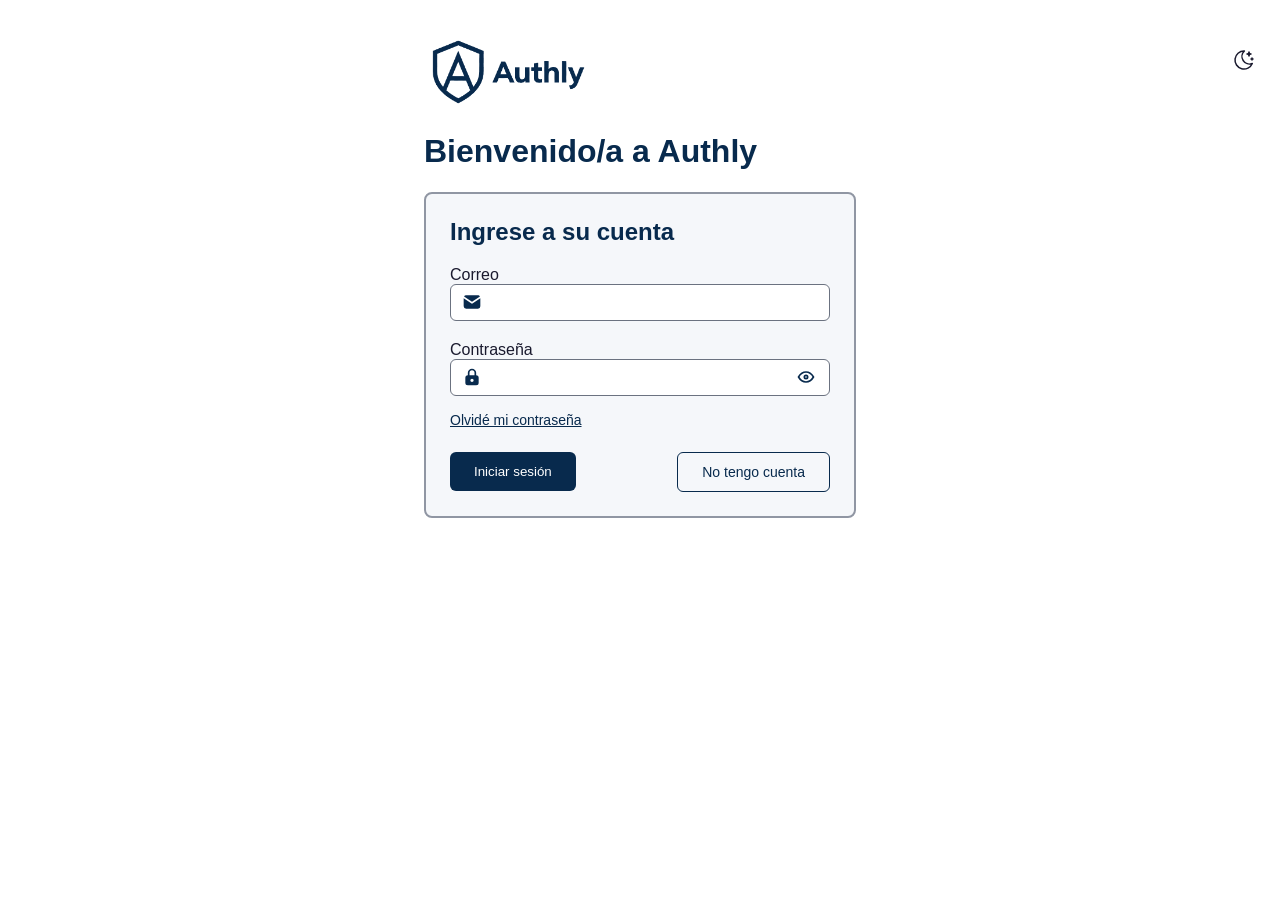
==== frontend/app.html @ fea12d4c "Agrega el panel de administración" ====
<!DOCTYPE html>
<html lang="es">

    <head>
        <meta charset="UTF-8">
        <meta name="viewport" content="width=device-width, initial-scale=1">
        <title>Aplicación | Authly</title>
        <link rel="stylesheet" href="css/variables.css">
        <link rel="stylesheet" href="css/base.css">
        <link rel="stylesheet" href="css/components.css">
        <link rel="stylesheet" href="css/panel.css">
    </head>

    <body>

         <button type="button" aria-label="Cambiar a modo oscuro" id="cambiar-tema">
            <svg class="icono-luna" width="24" height="24" viewBox="0 0 24 24" fill="none" stroke="currentColor" stroke-width="1.5" stroke-linecap="round" stroke-linejoin="round" aria-hidden="true">
                <path d="M12 3c.132 0 .263 0 .393 0a7.5 7.5 0 0 0 7.92 12.446a9 9 0 1 1 -8.313 -12.454z" />
                <path d="M17 4a2 2 0 0 0 2 2a2 2 0 0 0 -2 2a2 2 0 0 0 -2 -2a2 2 0 0 0 2 -2" />
                <path d="M19 11h2m-1 -1v2" />
            </svg>
            <svg class="icono-sol" width="24" height="24" viewBox="0 0 24 24" fill="none" stroke="currentColor" stroke-width="1.5" stroke-linecap="round" stroke-linejoin="round" aria-hidden="true">
                <path d="M14.828 14.828a4 4 0 1 0 -5.656 -5.656a4 4 0 0 0 5.656 5.656z" />
                <path d="M6.343 17.657l-1.414 1.414" />
                <path d="M6.343 6.343l-1.414 -1.414" />
                <path d="M17.657 6.343l1.414 -1.414" />
                <path d="M17.657 17.657l1.414 1.414" />
                <path d="M4 12h-2" />
                <path d="M12 4v-2" />
                <path d="M20 12h2" />
                <path d="M12 20v2" />
            </svg>
        </button>

            <header class="encabezado">

                <a href="apps.html" class="enlace-logo" aria-label="Authly, ir a aplicaciones">
                    <img class="logo claro" src="assets/img/logo_horizontal.png" alt="">
                    <img class="logo oscuro" src="assets/img/logo_horizontal_noche.png" alt="">
                </a>

                <div class="datos-sesion">
                    <div class="identidad">
                    
                        <span class="nombre-organizacion" id="nombre-organizacion"></span>
                        <span class="email-administrador" id="email-administrador"></span>

                    </div>

                    <button type="button" class="boton-secundario" id="boton-cerrar-sesion">Cerrar sesión</button>

                </div>

            </header>

        <main class="contenedor contenedor-ancho">

            <a class="enlace-volver" href="apps.html">← Volver a aplicaciones</a>

            <p class="texto-ayuda" id="estado-carga">Cargando aplicación...</p>

            <section class="oculto" id="detalle-app">

                <div class="titulo-pagina">
                    <h1 id="titulo-detalle">Nombre</h1>
                    <button type="button" class="boton-secundario" id="boton-editar">Editar</button>
                </div>

                <p class="descripcion" id="descripcion-detalle">Descripción</p>

                <section>

                    <h2>Credenciales</h2>

                    <div class="credencial">

                        <p class="etiqueta-credencial">Client ID</p>
            
                        <div class="credencial-fila">
                
                            <span class="credencial-valor" id="credencial-client-id"></span>
                            <button type ="button" class="boton-secundario boton-chico" id="boton-copiar-client-id">Copiar</button>

                        </div>

                    </div>

                    <div class="credencial">

                        <p class="etiqueta-credencial">Client secret</p>

                        <div class="aviso">
                            <svg class="icono-aviso" width="24" height="24" viewBox="0 0 24 24" fill="none" stroke="currentColor" stroke-width="2" stroke-linecap="round" stroke-linejoin="round" aria-hidden="true">
                                <path d="M12 9v4" />
                                <path d="M10.363 3.591l-8.106 13.534a1.914 1.914 0 0 0 1.636 2.871h16.214a1.914 1.914 0 0 0 1.636 -2.87l-8.106 -13.536a1.914 1.914 0 0 0 -3.274 0z" />
                                <path d="M12 16h.01" />
                            </svg>

                            <p>El client secret no puede volver a mostrarse. Si lo perdió, genere uno nuevo: el actual dejará de funcionar y los sistemas que lo usen tendrán que actualizarlo.</p>

                        </div>

                        <button type="button" class="boton-peligro-borde" id="boton-regenerar">Regenerar secret</button>

                    </div>

                </section>

                <section class="pestanas-app">

                    <div class="pestanas" role="tablist" aria-label="Gestión de la aplicación">
                        <button type="button" role="tab" class="pestana" id="pestana-roles" aria-selected="true" aria-controls="panel-roles">Roles</button>
                        <button type="button" role="tab" class="pestana" id="pestana-usuarios" aria-selected="false" aria-controls="panel-usuarios">Usuarios</button>
                    </div>

                    <div role="tabpanel" id="panel-roles" aria-labelledby="pestana-roles">
                        <div class="barra-panel">
                            <p class="texto-ayuda">Los roles definen qué puede hacer cada usuario de la aplicación.</p>
                            <button type="button" id="boton-crear-rol">Crear rol</button>
                        </div>

                        <p class="texto-ayuda" id="estado-carga-roles">Cargando roles...</p>

                        <table class="tabla oculto" id="tabla-roles">

                            <thead>
                                <tr>
                                    <th>Nombre</th>
                                    <th>Permisos</th>
                                    <th>Usuarios</th>
                                    <th>Acciones</th>
                                </tr>
                            </thead>

                            <tbody id="cuerpo-tabla-roles">
                               
                            </tbody>

                        </table>

                        <section class="estado-vacio oculto" id="estado-vacio-roles">
                            <p>Esta aplicación no tiene roles aún. Cree el primero con el botón «Crear rol».</p>
                        </section>
                    </div>

                    <div role="tabpanel" class="oculto" id="panel-usuarios" aria-labelledby="pestana-usuarios">

                        <p class="texto-ayuda">Los usuarios se registran desde el sistema externo de la aplicación. Desde aquí se puede cambiar su nombre y sus roles, o eliminarlos.</p>

                        <p class="texto-ayuda" id="estado-carga-usuarios">Cargando usuarios...</p>

                        <table class="tabla oculto" id="tabla-usuarios">

                            <thead>
                                <tr>
                                    <th>Nombre</th>
                                    <th>Email</th>
                                    <th>Roles</th>
                                    <th>Acciones</th>
                                </tr>
                            </thead>

                            <tbody id="cuerpo-tabla-usuarios">

                            </tbody>

                        </table>

                        <section class="estado-vacio oculto" id="estado-vacio-usuarios">
                            <p>Esta aplicación no tiene usuarios aún. Los usuarios se registran desde el sistema externo de la aplicación.</p>
                        </section>

                        <nav class="paginador oculto" id="paginador-usuarios" aria-label="Paginación de usuarios"></nav>

                    </div>

                </section>

                <section class="zona-peligro">
                    <h2>Acciones irreversibles</h2>
                    <p class="texto-ayuda">Eliminar la aplicación no se puede deshacer. Solo es posible si no tiene usuarios.</p>
                    <button type="button" class="boton-peligro-borde" id="boton-eliminar-app">Eliminar aplicación</button>
                </section>

            </section>

            <section class="oculto" id="no-encontrada">

                <p>No se encontró la aplicación.</p>
                <a class="enlace-volver" href="apps.html">← Volver a aplicaciones</a>
                    
            </section>

        </main>

        <dialog id="modal-confirmar-regenerar">

            <h2>Regenerar client secret</h2>

            <div class="aviso">
                <svg class="icono-aviso" width="24" height="24" viewBox="0 0 24 24" fill="none" stroke="currentColor" stroke-width="2" stroke-linecap="round" stroke-linejoin="round" aria-hidden="true">
                    <path d="M12 9v4" />
                    <path d="M10.363 3.591l-8.106 13.534a1.914 1.914 0 0 0 1.636 2.871h16.214a1.914 1.914 0 0 0 1.636 -2.87l-8.106 -13.536a1.914 1.914 0 0 0 -3.274 0z" />
                    <path d="M12 16h.01" />
                </svg>
                <p>El client secret actual dejará de funcionar. Los sistemas que lo usen no podrán autenticarse hasta que se los configure con el nuevo.</p>
            </div>

            <p id="texto-confirmar-regenerar"></p>
            <p class="mensaje-error oculto" id="error-regenerar">No se pudo regenerar el client secret. Intente nuevamente.</p>

            <div class="botones-formulario">
                <button type="button" class="boton-peligro" id="boton-confirmar-regenerar">Regenerar</button>
                <button type="button" class="boton-secundario" id="boton-cancelar-regenerar">Cancelar</button>
            </div>

        </dialog>

        <dialog id="modal-secret">

            <h2>Nuevo client secret</h2>

            <div class="aviso">
                <svg class="icono-aviso" width="24" height="24" viewBox="0 0 24 24" fill="none" stroke="currentColor" stroke-width="2" stroke-linecap="round" stroke-linejoin="round" aria-hidden="true">
                    <path d="M12 9v4" />
                    <path d="M10.363 3.591l-8.106 13.534a1.914 1.914 0 0 0 1.636 2.871h16.214a1.914 1.914 0 0 0 1.636 -2.87l-8.106 -13.536a1.914 1.914 0 0 0 -3.274 0z" />
                    <path d="M12 16h.01" />
                </svg>
                <p>Atención: el client secret no volverá a mostrarse. Asegúrese de copiarlo.</p>
            </div>

            <div class="credencial">
                <p class="etiqueta-credencial">Client secret</p>
                <div class="credencial-fila">
                    <span class="credencial-valor" id="valor-secret-nuevo"></span>
                    <button type="button" class="boton-secundario boton-chico" id="boton-copiar-secret">Copiar</button>
                </div>
            </div>

            <button type="button" id="boton-entendido">Entendido, ya lo copié</button>

        </dialog>

        <dialog id="modal-editar-app">

            <h2>Editar aplicación</h2>

            <form id="formulario-editar-app" novalidate>

                <label for="nombre-editar">Nombre</label>
                <input type="text" id="nombre-editar" name="nombre">
                <p class="mensaje-error oculto" id="error-nombre-editar">Campo incompleto. Ingrese el nombre de la aplicación.</p>

                <label for="descripcion-editar">Descripción (opcional)</label>
                <textarea id="descripcion-editar" name="descripcion" rows="3"></textarea>

                <div class="botones-formulario">
                    <button type="submit" id="boton-guardar-editar">Guardar</button>
                    <button type="button" class="boton-secundario" id="boton-cancelar-editar">Cancelar</button>
                </div>

            </form>

        </dialog>

        <dialog id="modal-rol" class="dialog-ancho">

            <h2 id="titulo-modal-rol">Crear rol</h2>

            <form id="formulario-rol" novalidate>

                <label for="nombre-rol">Nombre</label>
                <input type="text" id="nombre-rol" name="nombre">
                <p class="mensaje-error oculto" id="error-nombre-rol">Campo incompleto. Ingrese el nombre del rol.</p>

                <label for="descripcion-rol">Descripción (opcional)</label>
                <textarea id="descripcion-rol" name="descripcion" rows="2"></textarea>

                <fieldset class="grupo-campos">
                    <legend>Permisos</legend>
                    <p class="texto-ayuda">Cada permiso combina un recurso y una acción, por ejemplo «facturas» y «leer». Un rol puede no tener permisos.</p>
                    <div id="lista-permisos"></div>
                    <p class="mensaje-error oculto" id="error-permisos"></p>
                    <button type="button" class="boton-secundario boton-chico" id="boton-agregar-permiso">Agregar permiso</button>
                </fieldset>

                <div class="casilla-fila">
                    <input type="checkbox" id="rol-por-defecto" name="porDefecto">
                    <label for="rol-por-defecto">Rol por defecto</label>
                </div>
                <p class="texto-ayuda">Los usuarios nuevos reciben este rol. Solo uno por aplicación.</p>

                <p class="mensaje-error oculto" id="error-general-rol"></p>

                <div class="botones-formulario">
                    <button type="submit" id="boton-guardar-rol">Crear</button>
                    <button type="button" class="boton-secundario" id="boton-cancelar-rol">Cancelar</button>
                </div>

                <datalist id="acciones-sugeridas">
                    <option value="crear"></option>
                    <option value="leer"></option>
                    <option value="editar"></option>
                    <option value="eliminar"></option>
                </datalist>

            </form>

        </dialog>

        <dialog id="modal-confirmar-sin-defecto">

            <h2>Quitar el rol por defecto</h2>

            <div class="aviso">
                <svg class="icono-aviso" width="24" height="24" viewBox="0 0 24 24" fill="none" stroke="currentColor" stroke-width="2" stroke-linecap="round" stroke-linejoin="round" aria-hidden="true">
                    <path d="M12 9v4" />
                    <path d="M10.363 3.591l-8.106 13.534a1.914 1.914 0 0 0 1.636 2.871h16.214a1.914 1.914 0 0 0 1.636 -2.87l-8.106 -13.536a1.914 1.914 0 0 0 -3.274 0z" />
                    <path d="M12 16h.01" />
                </svg>
                <p>Este rol deja de ser el rol por defecto. Mientras la aplicación no tenga otro, no se podrán registrar usuarios nuevos.</p>
            </div>

            <p id="texto-confirmar-sin-defecto"></p>

            <div class="botones-formulario">
                <button type="button" id="boton-confirmar-sin-defecto">Guardar cambios</button>
                <button type="button" class="boton-secundario" id="boton-volver-formulario">Volver al formulario</button>
            </div>

        </dialog>

        <dialog id="modal-eliminar-rol">

            <h2 id="titulo-eliminar-rol">Eliminar rol</h2>

            <div class="aviso">
                <svg class="icono-aviso" width="24" height="24" viewBox="0 0 24 24" fill="none" stroke="currentColor" stroke-width="2" stroke-linecap="round" stroke-linejoin="round" aria-hidden="true">
                    <path d="M12 9v4" />
                    <path d="M10.363 3.591l-8.106 13.534a1.914 1.914 0 0 0 1.636 2.871h16.214a1.914 1.914 0 0 0 1.636 -2.87l-8.106 -13.536a1.914 1.914 0 0 0 -3.274 0z" />
                    <path d="M12 16h.01" />
                </svg>
                <p id="aviso-eliminar-rol"></p>
            </div>

            <p class="mensaje-error oculto" id="error-eliminar-rol"></p>

            <div class="botones-formulario">
                <button type="button" class="boton-peligro" id="boton-confirmar-eliminar">Eliminar</button>
                <button type="button" class="boton-secundario" id="boton-cancelar-eliminar">Cancelar</button>
            </div>

        </dialog>

        <dialog id="modal-eliminar-app">

            <h2 id="titulo-eliminar-app">Eliminar aplicación</h2>

            <div class="aviso">
                <svg class="icono-aviso" width="24" height="24" viewBox="0 0 24 24" fill="none" stroke="currentColor" stroke-width="2" stroke-linecap="round" stroke-linejoin="round" aria-hidden="true">
                    <path d="M12 9v4" />
                    <path d="M10.363 3.591l-8.106 13.534a1.914 1.914 0 0 0 1.636 2.871h16.214a1.914 1.914 0 0 0 1.636 -2.87l-8.106 -13.536a1.914 1.914 0 0 0 -3.274 0z" />
                    <path d="M12 16h.01" />
                </svg>
                <p id="aviso-eliminar-app"></p>
            </div>

            <div id="confirmacion-nombre-app">
                <label for="campo-nombre-eliminar">Para confirmar, escriba el nombre de la aplicación</label>
                <input type="text" id="campo-nombre-eliminar" autocomplete="off">
                <p class="texto-ayuda" id="ayuda-nombre-eliminar"></p>
            </div>

            <p class="mensaje-error oculto" id="error-eliminar-app"></p>

            <div class="botones-formulario">
                <button type="button" class="boton-peligro" id="boton-confirmar-eliminar-app">Eliminar aplicación</button>
                <button type="button" class="boton-secundario" id="boton-cancelar-eliminar-app">Cancelar</button>
            </div>

        </dialog>

        <dialog id="modal-editar-usuario" class="dialog-ancho">

            <h2>Editar usuario</h2>

            <form id="formulario-editar-usuario" novalidate>

                <p class="etiqueta-credencial">Email</p>
                <p class="dato-fijo" id="email-editar-usuario"></p>
                <p class="texto-ayuda">El email no se puede modificar.</p>

                <label for="nombre-usuario">Nombre</label>
                <input type="text" id="nombre-usuario" name="nombre">
                <p class="mensaje-error oculto" id="error-nombre-usuario">Campo incompleto. Ingrese el nombre.</p>

                <label for="apellido-usuario">Apellido</label>
                <input type="text" id="apellido-usuario" name="apellido">
                <p class="mensaje-error oculto" id="error-apellido-usuario">Campo incompleto. Ingrese el apellido.</p>

                <fieldset class="grupo-campos">
                    <legend>Roles</legend>
                    <p class="texto-ayuda">El usuario debe tener al menos un rol. Sus permisos son la suma de los permisos de todos sus roles.</p>
                    <div id="lista-roles-usuario"></div>
                    <p class="mensaje-error oculto" id="error-roles-usuario">El usuario debe tener al menos un rol.</p>
                </fieldset>

                <p class="mensaje-error oculto" id="error-general-usuario"></p>

                <div class="botones-formulario">
                    <button type="submit" id="boton-guardar-usuario">Guardar</button>
                    <button type="button" class="boton-secundario" id="boton-cancelar-usuario">Cancelar</button>
                </div>

            </form>

        </dialog>

        <dialog id="modal-eliminar-usuario">

            <h2>Eliminar usuario</h2>

            <div class="aviso">
                <svg class="icono-aviso" width="24" height="24" viewBox="0 0 24 24" fill="none" stroke="currentColor" stroke-width="2" stroke-linecap="round" stroke-linejoin="round" aria-hidden="true">
                    <path d="M12 9v4" />
                    <path d="M10.363 3.591l-8.106 13.534a1.914 1.914 0 0 0 1.636 2.871h16.214a1.914 1.914 0 0 0 1.636 -2.87l-8.106 -13.536a1.914 1.914 0 0 0 -3.274 0z" />
                    <path d="M12 16h.01" />
                </svg>
                <p>Se eliminará este usuario de la aplicación. Esta acción no se puede deshacer: si quiere volver, deberá registrarse y verificar su email de nuevo.</p>
            </div>

            <dl class="ficha-usuario">
                <dt>Nombre</dt>
                <dd id="nombre-eliminar-usuario"></dd>
                <dt>Email</dt>
                <dd id="email-eliminar-usuario"></dd>
                <dt>Roles</dt>
                <dd id="roles-eliminar-usuario"></dd>
            </dl>

            <p class="mensaje-error oculto" id="error-eliminar-usuario"></p>

            <div class="botones-formulario">
                <button type="button" class="boton-peligro" id="boton-confirmar-eliminar-usuario">Eliminar usuario</button>
                <button type="button" class="boton-secundario" id="boton-cancelar-eliminar-usuario">Cancelar</button>
            </div>

        </dialog>

        <script type="module" src="js/app.js"></script>

    </body>

</html>
---- frontend/css/variables.css ----
:root {
    --color-primario: #082A4D;
    --texto-principal: #1A1A2E;
    --texto-secundario: #6B7280;
    --fondo-principal: #FFFFFF;
    --texto-sobre-primario: #FFFFFF;
    --fondo-secundario: #F5F7FA;
    --color-primario-hover: #1B4570;
    --color-borde: #9096a3;
    --error: #DC2626;
    --exito: #059669;
    --color-titulo: #082A4D;
    --fondo-campo: #FFFFFF;
    --boton-hover: #041A33;
    --advertencia: #D97706;
    --peligro: #B91C1C;
    --peligro-hover: #991B1B;
}

:root[data-tema="oscuro"] {
    --color-primario: #2D5F9A;
    --texto-principal: #E5E7EB;
    --texto-secundario: #9CA3AF;
    --fondo-principal: #0D1520;
    --texto-sobre-primario: #FFFFFF;
    --fondo-secundario: #162030;
    --color-primario-hover: #3A74B8;
    --color-borde: #2B384A;
    --error: #F87171;
    --exito: #34D399;
    --color-titulo: #8FB4E3;
    --fondo-campo: #0D1520;
    --boton-hover: #244C7D;
    --advertencia: #FBBF24;
    --peligro: #DC2626;
    --peligro-hover: #B91C1C;
}
---- frontend/css/base.css ----
* {
    box-sizing: border-box;
}

body {
    color: var(--texto-principal);
    background-color: var(--fondo-principal);
    font-family: -apple-system, BlinkMacSystemFont, 'Segoe UI', Roboto, sans-serif;
}

h1, h2, h3 {
     color: var(--color-titulo);
}

a {
    color: var(--color-titulo);
    text-decoration: underline;
}

a:hover {
    color: var(--color-primario-hover);
}

.contenedor {
    max-width: 720px;
    margin: 0 auto;
    padding: 24px;
}

input, button, textarea {
    font-family: inherit;
}

.texto-ayuda {
    color: var(--texto-secundario);
    font-size: 14px;
}

#cambiar-tema {
    position: fixed;
    top: 16px;
    right: 16px;
    background-color: transparent;
    border: none;
    padding: 8px;
    cursor: pointer;
    color: var(--texto-principal);
}

.icono-sol {
    display: none;
}

:root[data-tema="oscuro"] .icono-luna {
    display: none;
}

:root[data-tema="oscuro"] .icono-sol {
    display: block;
}

.oculto {
    display: none !important;
}

@media (max-width: 640px) {
    .contenedor {
        padding: 16px;
    }

    input,
    textarea {
        font-size: 16px;
    }
}
---- frontend/css/components.css ----
input, textarea {
    padding: 10px;
    border: 1px solid var(--texto-secundario);
    border-radius: 6px;
    background-color: var(--fondo-campo);
    color: var(--texto-principal);
    width: 100%;
}

input:focus, textarea:focus {
    border-color: var(--color-primario);
    outline: none;
    box-shadow: 0 0 0 1px var(--color-primario-hover);
}

textarea {
    resize: vertical;
}

button {
    background-color: var(--color-primario);
    color: var(--texto-sobre-primario);
    border: none;
    border-radius: 6px;
    cursor: pointer;
    padding: 12px 24px;
}

button:hover {
    background-color: var(--boton-hover);
}

.mensaje-error {
    color: var(--error);
    font-size: 14px;
    margin-top: 6px;
}

.mensaje-exito {
    color: var(--exito);
    font-size: 14px;
    margin-top: 6px;
}

.boton-secundario {
    background-color: transparent;
    color: var(--color-titulo);
    border: 1px solid var(--color-titulo);
    margin-left: 12px;
}

.boton-secundario:hover {
    background-color: var(--color-primario);
    color: var(--texto-sobre-primario);
}

.boton-enlace {
    display: inline-block;
    background-color: var(--color-primario);
    color: var(--texto-sobre-primario);
    padding: 12px 24px;
    border-radius: 6px;
    text-decoration: none;
    font-size: 14px;
}

.boton-enlace:hover {
    background-color: var(--boton-hover);
    color: var(--texto-sobre-primario);
}

.icono-exito {
    color: var(--exito);
    display: block;
    margin-bottom: 12px;
}

.boton-enlace-secundario {
    background-color: transparent;
    color: var(--color-titulo);
    border: 1px solid var(--color-titulo);
    padding: 11px 24px;
}

.boton-enlace-secundario:hover {
    background-color: var(--color-primario);
    color: var(--texto-sobre-primario);
}

.logo {
    height: 80px;
    display: block;
}

.oscuro {
    display: none;
}

:root[data-tema="oscuro"] .claro {
    display: none;
}

:root[data-tema="oscuro"] .oscuro {
    display: block;
}

label {
    display: block;
    margin-top: 20px;
}

input[type="checkbox"] {
    width: auto;
    margin-top: 12px;
}

.botones-formulario {
    display: flex;
    justify-content: space-between;
    align-items: center;
    margin-top: 24px;
}

.botones-formulario button {
    margin-top: 0;
}

.boton-peligro {
    background-color: var(--peligro);
}

.boton-peligro:hover {
    background-color: var(--peligro-hover);
}

.boton-peligro-borde {
    background-color: transparent;
    color: var(--error);
    border: 1px solid var(--error);
}

.boton-peligro-borde:hover {
    background-color: var(--peligro);
    color: var(--texto-sobre-primario);
}

.contenedor-toasts {
    position: fixed;
    top: 64px;
    right: 16px;
    z-index: 1000;
    display: flex;
    flex-direction: column;
    gap: 8px;
    width: 360px;
    max-width: calc(100vw - 32px);
}

.toast {
    display: flex;
    align-items: flex-start;
    gap: 12px;
    padding: 12px 16px;
    background-color: var(--fondo-secundario);
    color: var(--texto-principal);
    border: 1px solid var(--color-borde);
    border-radius: 8px;
}

.toast::before {
    content: "";
    flex-shrink: 0;
    width: 10px;
    height: 10px;
    margin-top: 6px;
    border-radius: 50%;
    background-color: var(--color-borde);
}

.toast-exito {
    border-color: var(--exito);
}

.toast-exito::before {
    background-color: var(--exito);
}

.toast-error {
    border-color: var(--error);
}

.toast-error::before {
    background-color: var(--error);
}

.toast p {
    margin: 0;
    flex: 1;
}

.toast .toast-cerrar {
    margin: 0;
    padding: 0 4px;
    background-color: transparent;
    color: var(--texto-secundario);
    font-size: 18px;
    line-height: 1;
}

.toast .toast-cerrar:hover {
    background-color: transparent;
    color: var(--texto-principal);
}

button:disabled {
    opacity: 0.5;
    cursor: not-allowed;
}

.boton-peligro:disabled:hover {
    background-color: var(--peligro);
}

.paginador {
    display: flex;
    justify-content: center;
    align-items: center;
    gap: 6px;
    margin-top: 24px;
}

.paginador button {
    min-width: 36px;
    padding: 6px 10px;
    background-color: transparent;
    color: var(--color-titulo);
    border: 1px solid var(--color-borde);
}

.paginador button:hover {
    background-color: var(--color-primario);
    color: var(--texto-sobre-primario);
    border-color: var(--color-primario);
}

.paginador button[aria-current="page"] {
    background-color: var(--color-primario);
    color: var(--texto-sobre-primario);
    border-color: var(--color-primario);
    font-weight: bold;
}

.paginador button:disabled:hover {
    background-color: transparent;
    color: var(--color-titulo);
    border-color: var(--color-borde);
}

.paginador span {
    padding: 0 4px;
    color: var(--texto-secundario);
}

@media (max-width: 640px) {
    .contenedor-toasts {
        left: 16px;
        width: auto;
        max-width: none;
    }

    .paginador {
        flex-wrap: wrap;
    }

    .botones-formulario {
        flex-direction: column;
        align-items: stretch;
        gap: 12px;
    }

    .botones-formulario .boton-secundario {
        margin-left: 0;
    }
}

.boton-enlace,
.boton-enlace-secundario {
    text-align: center;
}
---- frontend/css/panel.css ----
.contenedor-ancho {
    max-width: 960px;
}

.encabezado {
    display: flex;
    justify-content: space-between;
    align-items: center;
    max-width: 960px;
    margin: 0 auto;
    padding: 16px 24px;
    border-bottom: 1px solid var(--color-borde);
}

.encabezado .logo {
    height: 64px;
}

.datos-sesion {
    display: flex;
    align-items: center;
    gap: 16px;
}

.email-administrador {
    color: var(--texto-secundario);
    font-size: 14px;
}

.titulo-pagina {
    display: flex;
    justify-content: space-between;
    align-items: center;
}

.titulo-pagina h1 {
    margin: 0;
}

.estado-vacio {
    text-align: center;
    padding: 48px 24px;
    margin-top: 24px;
    border: 2px dashed var(--color-borde);
    border-radius: 8px;
    color: var(--texto-secundario);
}

.tabla {
    width: 100%;
    border-collapse: collapse;
    margin-top: 24px;
}

.tabla th {
    text-align: left;
    padding: 12px;
    font-size: 14px;
    color: var(--texto-secundario);
    border-bottom: 2px solid var(--color-borde);
}

.tabla td {
    padding: 12px;
    vertical-align: top;
    border-bottom: 1px solid var(--color-borde);
}

.descripcion {
    display: block;
    font-size: 14px;
    color: var(--texto-secundario);
}

.client-id {
    font-family: ui-monospace, Consolas, monospace; 
    font-size: 14px; 
    overflow-wrap: anywhere;
}

.boton-chico {
    padding: 4px 12px;
    font-size: 13px;
}

.identidad {
    display: flex;
    flex-direction: column;
    align-items: flex-end;
}

.nombre-organizacion {
    font-weight: bold;
    font-size: 14px;
}

dialog {
    background-color: var(--fondo-secundario);
    color: var(--texto-principal);
    border: 2px solid var(--color-borde);
    border-radius: 8px;
    padding: 24px;
    width: 100%;
    max-width: 480px;
}

dialog::backdrop {
    background-color: rgba(0, 0, 0, 0.6);
}

.aviso {
    display: flex;
    align-items: flex-start;
    gap: 12px;
    border-left: 4px solid var(--advertencia);
    padding: 12px 16px;
    margin: 16px 0;
    background-color: var(--fondo-campo);
    border-radius: 4px;
}

.aviso p {
    margin: 0;
}

.icono-aviso {
    color: var(--advertencia);
    flex-shrink: 0;
}

.credencial {
    margin-top: 16px;
}

.etiqueta-credencial {
    margin: 0 0 4px;
    font-size: 14px;
    color: var(--texto-secundario);
}

.credencial-fila {
    display: flex;
    align-items: center;
    gap: 12px;
}

.credencial-valor {
    font-family: ui-monospace, Consolas, monospace;
    font-size: 14px;
    overflow-wrap: anywhere;
    flex: 1;
}

#boton-entendido {
    display: block;
    margin: 24px 0 0 auto;
}

.enlace-volver {
    display: inline-block;
    margin-bottom: 16px;
}

.enlace-logo {
    display: block;
    text-decoration: none;
}

.pestanas-app {
    margin-top: 32px;
}

.pestanas {
    display: flex;
    gap: 4px;
    border-bottom: 1px solid var(--color-borde);
}

.pestanas .pestana {
    margin: 0 0 -1px;
    padding: 10px 16px;
    background-color: transparent;
    color: var(--texto-secundario);
    border-radius: 0;
    border-bottom: 3px solid transparent;
}

.pestanas .pestana:hover {
    background-color: transparent;
    color: var(--color-titulo);
}

.pestanas .pestana[aria-selected="true"] {
    color: var(--color-titulo);
    font-weight: bold;
    border-bottom-color: var(--color-titulo);
}

.pestanas-app [role="tabpanel"] {
    padding-top: 16px;
}

.barra-panel {
    display: flex;
    justify-content: space-between;
    align-items: center;
    gap: 16px;
}

.barra-panel p {
    margin: 0;
}

.etiqueta-predeterminado {
    display: inline-block;
    margin-left: 8px;
    padding: 1px 8px;
    font-size: 12px;
    color: var(--color-titulo);
    border: 1px solid var(--color-titulo);
    border-radius: 999px;
}

.acciones-fila {
    display: flex;
    gap: 8px;
}

.acciones-fila .boton-secundario {
    margin-left: 0;
}

dialog.dialog-ancho {
    max-width: 640px;
    max-height: 90vh;
    overflow-y: auto;
}

.grupo-campos {
    margin: 20px 0 0;
    padding: 12px 16px 16px;
    border: 1px solid var(--color-borde);
    border-radius: 6px;
}

.grupo-campos legend {
    padding: 0 8px;
    color: var(--color-titulo);
    font-weight: bold;
}

.grupo-campos .texto-ayuda {
    margin: 0 0 12px;
}

.casilla-fila {
    display: flex;
    align-items: center;
    gap: 8px;
    margin-top: 20px;
}

.casilla-fila label {
    margin-top: 0;
}

.grupo-campos .boton-secundario {
    margin-left: 0;
}

.fila-permiso {
    margin-bottom: 8px;
}

.campos-permiso {
    display: flex;
    gap: 8px;
    align-items: center;
}

.campos-permiso input {
    flex: 1;
    min-width: 0;
}

.fila-permiso .boton-quitar-permiso {
    margin: 0;
    padding: 6px 12px;
    background-color: transparent;
    color: var(--texto-secundario);
    border: 1px solid var(--color-borde);
    font-size: 16px;
    line-height: 1;
}

.fila-permiso .boton-quitar-permiso:hover {
    background-color: transparent;
    color: var(--error);
    border-color: var(--error);
}

.zona-peligro {
    margin-top: 48px;
    padding: 16px 20px 20px;
    border: 1px solid var(--error);
    border-radius: 8px;
}

.zona-peligro h2 {
    margin-top: 0;
}

.zona-peligro .texto-ayuda {
    margin: 0 0 16px;
}

.etiqueta-permiso,
.etiqueta-rol {
    display: inline-block;
    margin: 2px 4px 2px 0;
    padding: 2px 8px;
    font-size: 13px;
    background-color: var(--fondo-secundario);
    border: 1px solid var(--color-borde);
    border-radius: 4px;
}

.dato-fijo {
    margin: 0 0 4px;
    overflow-wrap: anywhere;
}

.casilla-rol {
    display: flex;
    align-items: flex-start;
    gap: 8px;
    margin-bottom: 10px;
}

.casilla-rol input[type="checkbox"] {
    margin-top: 4px;
}

.casilla-rol label {
    margin-top: 0;
    cursor: pointer;
}

.ficha-usuario {
    display: grid;
    grid-template-columns: auto 1fr;
    gap: 6px 16px;
    margin: 16px 0 0;
}

.ficha-usuario dt {
    color: var(--texto-secundario);
    font-size: 14px;
}

.ficha-usuario dd {
    margin: 0;
    overflow-wrap: anywhere;
}

.resumen-lista {
    margin: 16px 0 0;
    color: var(--texto-secundario);
    font-size: 14px;
}

@media (max-width: 640px) {
    .encabezado {
        flex-wrap: wrap;
        gap: 12px;
        padding: 12px 16px;
    }

    .encabezado .logo {
        height: 40px;
    }

    .datos-sesion {
        width: 100%;
        justify-content: space-between;
    }

    .identidad {
        align-items: flex-start;
        min-width: 0;
    }

    .nombre-organizacion,
    .email-administrador {
        overflow-wrap: anywhere;
    }

    .titulo-pagina,
    .barra-panel {
        flex-wrap: wrap;
        gap: 12px;
    }

    .titulo-pagina h1 {
        overflow-wrap: anywhere;
    }

    dialog,
    dialog.dialog-ancho {
        max-width: calc(100% - 24px);
        max-height: calc(100% - 24px);
        padding: 16px;
        overflow-y: auto;
    }

    .campos-permiso {
        flex-wrap: wrap;
    }

    .campos-permiso .campo-recurso {
        flex: 1 1 100%;
    }

    .boton-chico {
        padding: 8px 12px;
    }
}

@media (max-width: 640px) {
    .tabla,
    .tabla tbody,
    .tabla tr,
    .tabla td {
        display: block;
        width: 100%;
    }

    .tabla thead {
        position: absolute;
        width: 1px;
        height: 1px;
        overflow: hidden;
        clip: rect(0 0 0 0);
    }

    .tabla tr {
        margin-top: 16px;
        padding: 4px 12px;
        border: 1px solid var(--color-borde);
        border-radius: 8px;
        background-color: var(--fondo-secundario);
    }

    .tabla td {
        padding: 8px 0;
        border-bottom: 1px solid var(--color-borde);
        overflow-wrap: anywhere;
    }

    .tabla td:last-child {
        border-bottom: none;
    }

    .tabla td[data-etiqueta]::before {
        content: attr(data-etiqueta);
        display: block;
        margin-bottom: 2px;
        font-size: 13px;
        color: var(--texto-secundario);
    }
}

dialog {
    overscroll-behavior: contain;
}

@media (max-width: 640px) {
    dialog h2 {
        margin: 0 0 8px;
        font-size: 20px;
    }

    dialog label {
        margin-top: 14px;
    }

    dialog .aviso {
        margin: 12px 0;
        padding: 10px 12px;
    }

    dialog .grupo-campos {
        margin-top: 14px;
        padding: 8px 12px 12px;
    }

    dialog .botones-formulario {
        margin-top: 16px;
    }
}

@media (max-height: 500px) {
    dialog,
    dialog.dialog-ancho {
        max-height: calc(100% - 16px);
        padding: 12px 16px;
    }

    dialog h2 {
        margin: 0 0 8px;
        font-size: 18px;
    }

    dialog label {
        margin-top: 10px;
    }

    dialog .aviso {
        margin: 8px 0;
        padding: 8px 12px;
    }

    dialog .grupo-campos {
        margin-top: 10px;
        padding: 6px 12px 10px;
    }

    dialog .botones-formulario {
        margin-top: 12px;
    }

    .contenedor {
        padding-top: 12px;
        padding-bottom: 12px;
    }

    .encabezado .logo {
        height: 40px;
    }
}

@media (max-width: 640px) {
    .tabla td .client-id {
        display: block;
        margin-bottom: 8px;
    }

    .tabla td > .boton-secundario {
        margin-left: 0;
    }
}
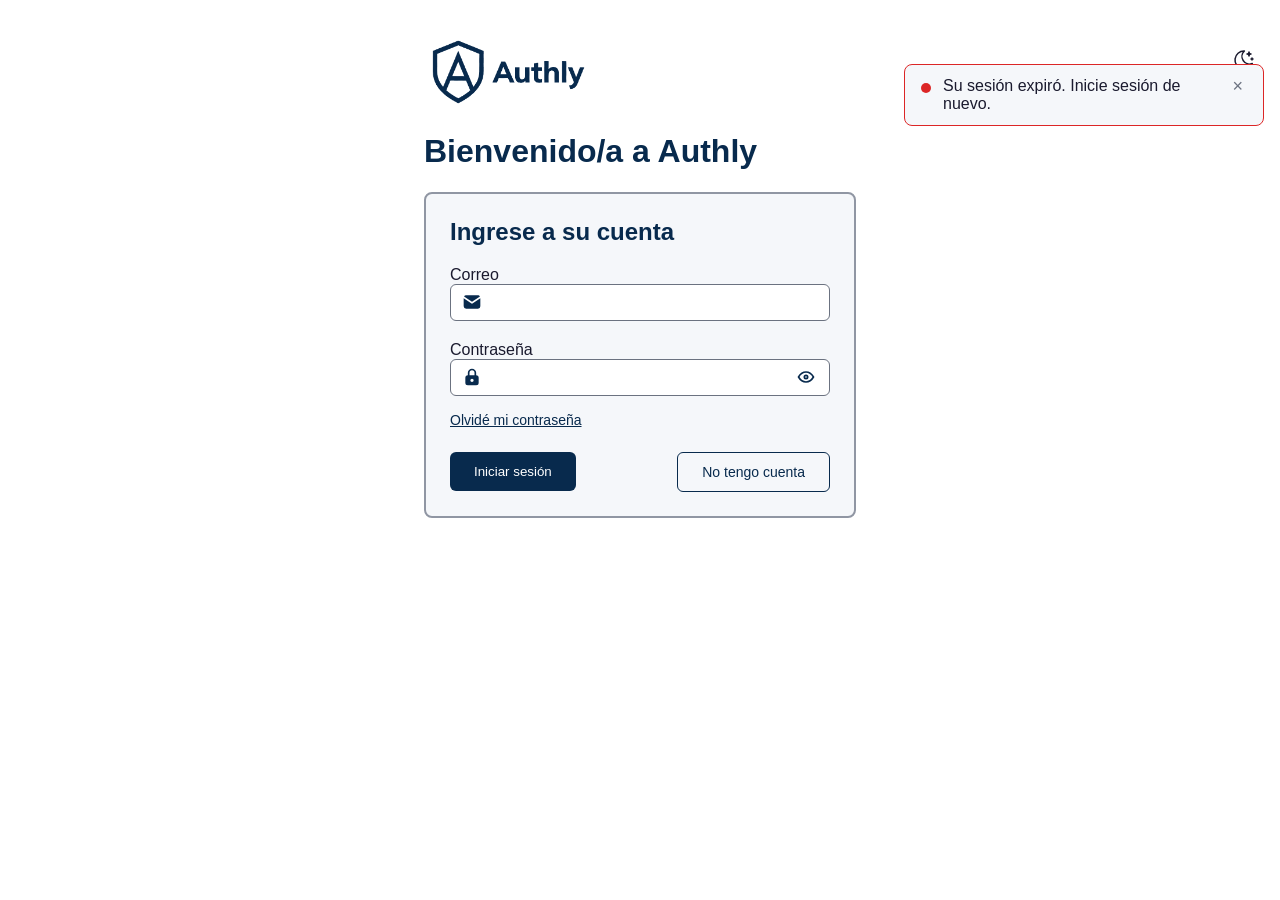
==== commit 8273d29e: "Agrega transiciones y animaciones: entre páginas, modales, pestañas, tema, toasts, errores y botones" ====
--- a/frontend/app.html
+++ b/frontend/app.html
@@ -3,12 +3,18 @@
 
     <head>
         <meta charset="UTF-8">
+        <script>
+            if (localStorage.getItem("tema") === "oscuro") {
+            document.documentElement.setAttribute("data-tema", "oscuro");
+            }
+        </script>
         <meta name="viewport" content="width=device-width, initial-scale=1">
         <title>Aplicación | Authly</title>
         <link rel="stylesheet" href="css/variables.css">
         <link rel="stylesheet" href="css/base.css">
         <link rel="stylesheet" href="css/components.css">
         <link rel="stylesheet" href="css/panel.css">
+        <link rel="stylesheet" href="css/transiciones.css">
     </head>
 
     <body>
@@ -248,11 +254,11 @@
             <form id="formulario-editar-app" novalidate>
 
                 <label for="nombre-editar">Nombre</label>
-                <input type="text" id="nombre-editar" name="nombre">
+                <input type="text" id="nombre-editar" maxlength="100" name="nombre">
                 <p class="mensaje-error oculto" id="error-nombre-editar">Campo incompleto. Ingrese el nombre de la aplicación.</p>
 
                 <label for="descripcion-editar">Descripción (opcional)</label>
-                <textarea id="descripcion-editar" name="descripcion" rows="3"></textarea>
+                <textarea id="descripcion-editar" maxlength="500" name="descripcion" rows="3"></textarea>
 
                 <div class="botones-formulario">
                     <button type="submit" id="boton-guardar-editar">Guardar</button>
@@ -270,11 +276,11 @@
             <form id="formulario-rol" novalidate>
 
                 <label for="nombre-rol">Nombre</label>
-                <input type="text" id="nombre-rol" name="nombre">
+                <input type="text" id="nombre-rol" maxlength="100" name="nombre">
                 <p class="mensaje-error oculto" id="error-nombre-rol">Campo incompleto. Ingrese el nombre del rol.</p>
 
                 <label for="descripcion-rol">Descripción (opcional)</label>
-                <textarea id="descripcion-rol" name="descripcion" rows="2"></textarea>
+                <textarea id="descripcion-rol" maxlength="500" name="descripcion" rows="2"></textarea>
 
                 <fieldset class="grupo-campos">
                     <legend>Permisos</legend>
@@ -391,11 +397,11 @@
                 <p class="texto-ayuda">El email no se puede modificar.</p>
 
                 <label for="nombre-usuario">Nombre</label>
-                <input type="text" id="nombre-usuario" name="nombre">
+                <input type="text" id="nombre-usuario" maxlength="100" name="nombre">
                 <p class="mensaje-error oculto" id="error-nombre-usuario">Campo incompleto. Ingrese el nombre.</p>
 
                 <label for="apellido-usuario">Apellido</label>
-                <input type="text" id="apellido-usuario" name="apellido">
+                <input type="text" id="apellido-usuario" maxlength="100" name="apellido">
                 <p class="mensaje-error oculto" id="error-apellido-usuario">Campo incompleto. Ingrese el apellido.</p>
 
                 <fieldset class="grupo-campos">
--- a/frontend/css/base.css
+++ b/frontend/css/base.css
@@ -40,23 +40,54 @@
     position: fixed;
     top: 16px;
     right: 16px;
+    width: 40px;
+    height: 40px;
     background-color: transparent;
     border: none;
-    padding: 8px;
+    padding: 0;
     cursor: pointer;
     color: var(--texto-principal);
 }
 
+/* Los dos íconos se superponen en el centro del botón (en vez de ocupar lugar
+   por turnos con display: none), para poder animar uno desapareciendo
+   mientras el otro aparece, en lugar de reemplazarse de golpe. */
+.icono-sol,
+.icono-luna {
+    position: absolute;
+    top: 0;
+    right: 0;
+    bottom: 0;
+    left: 0;
+    margin: auto;
+    transition: opacity 0.3s ease, transform 0.4s ease;
+}
+
 .icono-sol {
-    display: none;
+    opacity: 0;
+    transform: rotate(-90deg) scale(0.5);
+}
+
+.icono-luna {
+    opacity: 1;
+    transform: rotate(0deg) scale(1);
 }
 
 :root[data-tema="oscuro"] .icono-luna {
-    display: none;
+    opacity: 0;
+    transform: rotate(90deg) scale(0.5);
 }
 
 :root[data-tema="oscuro"] .icono-sol {
-    display: block;
+    opacity: 1;
+    transform: rotate(0deg) scale(1);
+}
+
+@media (prefers-reduced-motion: reduce) {
+    .icono-sol,
+    .icono-luna {
+        transition: none;
+    }
 }
 
 .oculto {
--- a/frontend/css/components.css
+++ b/frontend/css/components.css
@@ -286,4 +286,130 @@
 .boton-enlace,
 .boton-enlace-secundario {
     text-align: center;
+}
+
+dialog {
+    transition: opacity 0.2s ease, transform 0.2s ease, display 0.2s allow-discrete, overlay 0.2s allow-discrete;
+    opacity: 0;
+    transform: scale(0.96);
+}
+
+dialog[open] {
+    opacity: 1;
+    transform: scale(1);
+}
+
+@starting-style {
+    dialog[open] {
+        opacity: 0;
+        transform: scale(0.96);
+    }
+}
+
+dialog::backdrop {
+    transition: background 0.2s ease, display 0.2s allow-discrete, overlay 0.2s allow-discrete;
+    background: rgb(0 0 0 / 0%);
+}
+
+dialog[open]::backdrop {
+    background: rgb(0 0 0 / 40%);
+}
+
+@starting-style {
+    dialog[open]::backdrop {
+        background: rgb(0 0 0 / 0%);
+    }
+}
+
+/* ---------- Toasts: entran deslizándose, salen con un desvanecido ---------- */
+.toast {
+    animation: toast-entrada 0.25s ease;
+}
+
+.toast.toast-saliendo {
+    animation: toast-salida 0.2s ease forwards;
+}
+
+@keyframes toast-entrada {
+    from {
+        opacity: 0;
+        transform: translateX(24px);
+    }
+}
+
+@keyframes toast-salida {
+    to {
+        opacity: 0;
+        transform: translateX(24px);
+    }
+}
+
+/* ---------- Un temblor breve en los mensajes de error, para llamar la atención ---------- */
+.mensaje-error.tiembla {
+    animation: temblar 0.4s ease;
+}
+
+@keyframes temblar {
+    10%, 90% { transform: translateX(-1px); }
+    20%, 80% { transform: translateX(2px); }
+    30%, 50%, 70% { transform: translateX(-4px); }
+    40%, 60% { transform: translateX(4px); }
+}
+
+/* ---------- Un espiral chico en los botones mientras procesan algo ---------- */
+.boton-cargando {
+    position: relative;
+    padding-right: 40px;
+}
+
+.boton-cargando::after {
+    content: "";
+    position: absolute;
+    right: 14px;
+    top: 50%;
+    width: 14px;
+    height: 14px;
+    margin-top: -7px;
+    border: 2px solid currentColor;
+    border-right-color: transparent;
+    border-radius: 50%;
+    animation: girar 0.6s linear infinite;
+}
+
+@keyframes girar {
+    to { transform: rotate(360deg); }
+}
+
+/* ---------- Las filas de las tablas aparecen de a poco, no todas de golpe ---------- */
+.tabla tbody tr {
+    animation: fila-aparece 0.25s ease backwards;
+}
+
+.tabla tbody tr:nth-child(1) { animation-delay: 0.02s; }
+.tabla tbody tr:nth-child(2) { animation-delay: 0.05s; }
+.tabla tbody tr:nth-child(3) { animation-delay: 0.08s; }
+.tabla tbody tr:nth-child(4) { animation-delay: 0.11s; }
+.tabla tbody tr:nth-child(5) { animation-delay: 0.14s; }
+.tabla tbody tr:nth-child(6) { animation-delay: 0.17s; }
+.tabla tbody tr:nth-child(7) { animation-delay: 0.20s; }
+.tabla tbody tr:nth-child(8) { animation-delay: 0.23s; }
+.tabla tbody tr:nth-child(9) { animation-delay: 0.26s; }
+.tabla tbody tr:nth-child(10) { animation-delay: 0.29s; }
+
+@keyframes fila-aparece {
+    from {
+        opacity: 0;
+        transform: translateY(6px);
+    }
+}
+
+/* ---------- Respeta a quien pidió reducir el movimiento en todas las animaciones de arriba ---------- */
+@media (prefers-reduced-motion: reduce) {
+    .toast,
+    .toast.toast-saliendo,
+    .mensaje-error.tiembla,
+    .boton-cargando::after,
+    .tabla tbody tr {
+        animation: none;
+    }
 }
--- a/frontend/css/transiciones.css
+++ b/frontend/css/transiciones.css
@@ -0,0 +1,34 @@
+/* Que cualquier desplazamiento de la página sea suave, no de golpe */
+html {
+    scroll-behavior: smooth;
+}
+
+/* Transición entre páginas (navegación completa: login -> apps -> app.html, etc.) */
+@view-transition {
+    navigation: auto;
+}
+
+/* Solo el encabezado tiene nombre propio: si el logo (adentro del encabezado en
+   apps.html y app.html) tuviera el mismo nombre, habría dos elementos con el
+   mismo view-transition-name al mismo tiempo, y el navegador cancela toda la
+   animación sin avisar. */
+header {
+    view-transition-name: encabezado;
+}
+
+/* Respeta a quien configuró su sistema para reducir el movimiento */
+@media (prefers-reduced-motion: reduce) {
+    html {
+        scroll-behavior: auto;
+    }
+
+    @view-transition {
+        navigation: none;
+    }
+
+    ::view-transition-group(*),
+    ::view-transition-old(*),
+    ::view-transition-new(*) {
+        animation: none !important;
+    }
+}
